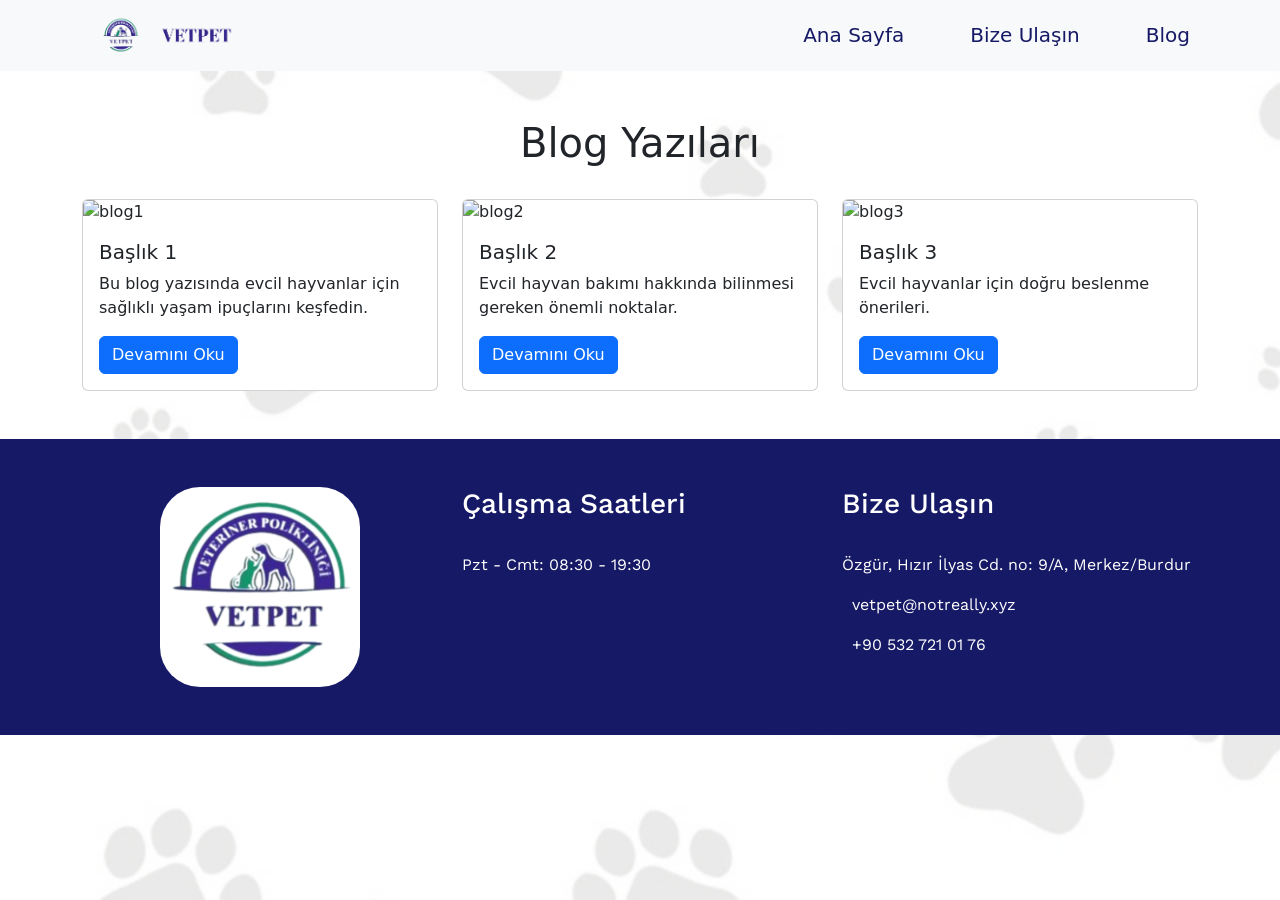
==== blog.html @ bc31d59b "Add files via upload" ====
<!doctype html>
<html lang="en">

<head>
   <meta charset="utf-8">
   <meta name="viewport" content="width=device-width, initial-scale=1">
   <link rel="icon" href="img/logo.png">
   <link rel="preconnect" href="https://fonts.googleapis.com">
   <link rel="preconnect" href="https://fonts.gstatic.com" crossorigin>
   <link href="https://fonts.googleapis.com/css2?family=Work+Sans:wght@400;500;600;700;800&display=swap" rel="stylesheet">
   <link href="https://cdn.jsdelivr.net/npm/bootstrap@5.2.3/dist/css/bootstrap.min.css" rel="stylesheet" integrity="sha384-rbsA2VBKQhggwzxH7pPCaAqO46MgnOM80zW1RWuH61DGLwZJEdK2Kadq2F9CUG65" crossorigin="anonymous">
   <link rel="stylesheet" href="style/style.css">
   <title>Blog - Vetpet Veteriner Polikliniği</title>
</head>

<body>
   <nav class="navbar navbar-expand-lg d-flex justify-content-center sticky-top bg-light">
      <div class="container">
         <a class="navbar-brand" href="index.html">
            <img src="img/logo2.png" width="200">
         </a>
         <button class="navbar-toggler" type="button" data-bs-toggle="collapse" data-bs-target="#navbarNav" aria-controls="navbarNav" aria-expanded="false" aria-label="Toggle navigation">
            <span class="navbar-toggler-icon"></span>
         </button>
         <div class="collapse navbar-collapse" id="navbarNav">
            <ul class="navbar-nav ps-3 fs-5 ms-auto">
               <li class="nav-item">
                  <a class="nav-link fontcolor" aria-current="page" href="index.html">Ana Sayfa</a>
               </li>
               <li class="nav-item">
                  <a class="nav-link fontcolor" href="contact.html">Bize Ulaşın</a>
               </li>
               <li class="nav-item">
                  <a class="nav-link fontcolor" href="blog.html">Blog</a>
               </li>
            </ul>
         </div>
      </div>
   </nav>

   <section class="p-5" id="blog">
      <div class="container">
         <h1 class="text-center pb-4">Blog Yazıları</h1>
         <div class="row">
            <div class="col-md-4">
               <div class="card">
                  <img src="img/blog1.jpg" class="card-img-top" alt="blog1">
                  <div class="card-body">
                     <h5 class="card-title">Başlık 1</h5>
                     <p class="card-text">Bu blog yazısında evcil hayvanlar için sağlıklı yaşam ipuçlarını keşfedin.</p>
                     <a href="#" class="btn btn-primary">Devamını Oku</a>
                  </div>
               </div>
            </div>
            <div class="col-md-4">
               <div class="card">
                  <img src="img/blog2.jpg" class="card-img-top" alt="blog2">
                  <div class="card-body">
                     <h5 class="card-title">Başlık 2</h5>
                     <p class="card-text">Evcil hayvan bakımı hakkında bilinmesi gereken önemli noktalar.</p>
                     <a href="#" class="btn btn-primary">Devamını Oku</a>
                  </div>
               </div>
            </div>
            <div class="col-md-4">
               <div class="card">
                  <img src="img/blog3.jpg" class="card-img-top" alt="blog3">
                  <div class="card-body">
                     <h5 class="card-title">Başlık 3</h5>
                     <p class="card-text">Evcil hayvanlar için doğru beslenme önerileri.</p>
                     <a href="#" class="btn btn-primary">Devamını Oku</a>
                  </div>
               </div>
            </div>
         </div>
      </div>
   </section>

   <footer class="h-100" id="footer">
      <div class="container">
         <div class="row d-flex justify-content-center py-5 footer-fontcolor fontstyle">
            <div class="col-md-4 d-flex align-items-center justify-content-center" id="logo-position">
               <img class="mx-5" src="img/logo1.png" alt="logo" id="logo">
            </div>
            <div class="col-md-4 pb-5">
               <h3>Çalışma Saatleri</h3><br>
               <p>Pzt - Cmt: 08:30 - 19:30</p>
            </div>
            <div class="col-md-4">
               <h3>Bize Ulaşın</h3><br>
               <p><i class="ph-map-pin-fill"></i> Özgür, Hızır İlyas Cd. no: 9/A, Merkez/Burdur</p>
               <p><i class="ph-envelope-fill"></i>&nbsp; vetpet@notreally.xyz</p>
               <p><i class="ph-phone-incoming-fill"></i>&nbsp; +90 532 721 01 76</p>
            </div>
         </div>
      </div>
   </footer>

   <script src="https://cdn.jsdelivr.net/npm/bootstrap@5.2.3/dist/js/bootstrap.bundle.min.js" integrity="sha384-kenU1KFdBIe4zVF0s0G1M5b4hcpxyD9F7jL+jjXkk+Q2h455rYXK/7HAuoJl+0I4" crossorigin="anonymous"></script>
</body>

</html>
---- style/style.css ----
/* Paw Care */
/* 2272029 - Josephine Alvina Luwia */
/* 2272041 - Rafael Cavin Emmanuel Tuasuun */
* {
   margin: 0;
   padding: 0;
   scroll-behavior: smooth;
   box-sizing: border-box;
}

body {
   background-image: url(../img/background.png);
   background-repeat: no-repeat;
   background-size: cover;
   background-attachment: fixed;
}

/*************************************/
/* General */
/*************************************/

.fontcolor {
   color: #161a66;
}

.fontstyle {
   font-family: 'Work Sans', sans-serif;
}

.hide {
   overflow: hidden;
}
/*************************************/
/* Navigation */
/*************************************/

nav ul li:not(:last-child) {
   margin-right: 50px;
}

/*************************************/
/* Home */
/*************************************/

#home {
   height: auto;
   min-height: calc(100vh - 70px);
   padding-top: 35px;
}

#dog {
   width: 100%;
   max-width: 300px;
   border-radius: 70px;
   height: auto;
}

/* Button */
#vet {
   background-color: #161a66;
   color: white;
   font-size: 20px;
   padding: 16px 12px;
   transition: all 0.5s;
}

#vet:hover {
   transform: translateY(-3px);
   box-shadow: 0 10px 20px rgba(0, 0, 0, 0.2);
   background-color: #ffffff44;
   color: #161a66;
}

#vet:active {
   transform: translateY(-3px);
   box-shadow: 0 5px 10px rgba(0, 0, 0, 0.2);
}

.title-home {
   font-size: 60px;
   font-weight: 500;
}

.subtitle-home {
   font-size: 20px;
}

/*************************************/
/* About Us */
/*************************************/

#about {
   background-color: #d9d9d9;
   margin: 0 0 100px 0;
}

#us {
   color: white;
}

#us-background {
   background-color: #161a66;
}

#us-text {
   font-size: 16px;
}

/*************************************/
/* Offer */
/*************************************/

#offer {
   font-weight: 700;
   font-size: 50px;
}

#cat {
   max-width: 300px;
}

#icon {
   width: 50px;
}

/*************************************/
/*  Articles  */
/*************************************/

#articles {
   background-color: #d9d9d9;
}

#learn {
   font-weight: 700;
}

#color {
   border: 2px solid #161a66;
}

#articles3-title {
   font-size: 18px;
   font-weight: 500;
}

.texttransform {
   text-transform: capitalize;
}

.articles-img {
   width: 18rem;
}

/*************************************/
/*  Footer  */
/*************************************/
#footer {
   background-color: #161a66;
}

#logo {
   width: 200px;
   background-color: white;
   border-radius: 20%;
   padding-bottom: 0px;
}

#logo-position {
   padding-bottom: 0px;
}

.footer-fontcolor {
   color: white;
}

/*************************************/
/*  Media Query  */
/*************************************/

/* 1440px (Laptop L) */
@media only screen and (min-width: 1366px) {
   /* home */
   .title-home {
      font-size: 70px;
   }

   .subtitle-home {
      font-size: 23px;
   }

   .home-position {
      position: relative;
      top: 50%;
      transform: translateY(50%);
   }

   #dog {
      max-width: 300px;
   }
}

/* 768px (Tablet) */
@media only screen and (max-width: 993px) {
   /* home */
   .title-home {
      font-size: 40px;
   }

   .subtitle-home {
      font-size: 15px;
   }

   #dog {
      max-width: 500px;
      border-radius: 30px;
   }

   #vet {
      font-size: 12px;
   }

   /* offer */
   #offer {
      font-weight: 700;
      font-size: 40px;
   }

   #cat {
      max-width: 200px;
   }

   #icon {
      width: 35px;
   }

   .offer-title {
      font-size: 1.5rem;
   }

   .offer-text {
      font-size: 13px;
   }

   /* articles */
   .articles-img {
      width: 15rem;
   }

   /* footer */
   #logo {
      max-width: 130px;
   }
}

/* 768px (Tablet) */
@media only screen and (max-width: 800px) {
   /* home */
   #dog {
      max-width: 300px;
      border-radius: 30px;
   }
   /* articles */
   .articles-img {
      width: 13rem;
   }

   #articles3-title {
      font-size: 16px;
   }

   #articles3-text {
      font-size: 14.5px;
   }
}

@media only screen and (max-width: 768px) {
   .title-home {
      font-size: 30px;
   }
   .subtitle-home {
      font-size: 12px;
   }
   #dog {
      max-width: 150px;
   }
   #vet {
      font-size: 12px;
      padding: 10px 0px;
   }
}

/* 425px 375px 320px (Mobile) */
@media only screen and (max-width: 426px) {
   /* home */
   .title-home {
      font-size: 35px;
   }

   .subtitle-home {
      font-size: 12px;
   }

   #dog {
      max-width: 170px;
   }

   #vet {
      font-size: 10px;
      padding: 10px 8px;
   }

   /* about us */
   #us-text {
      font-size: 12px;
   }

   /* offer */
   #offer {
      font-size: 30px;
   }

   /* footer */
   #logo {
      max-width: 100px;
   }

   #logo-position {
      padding-bottom: 50px;
   }
}
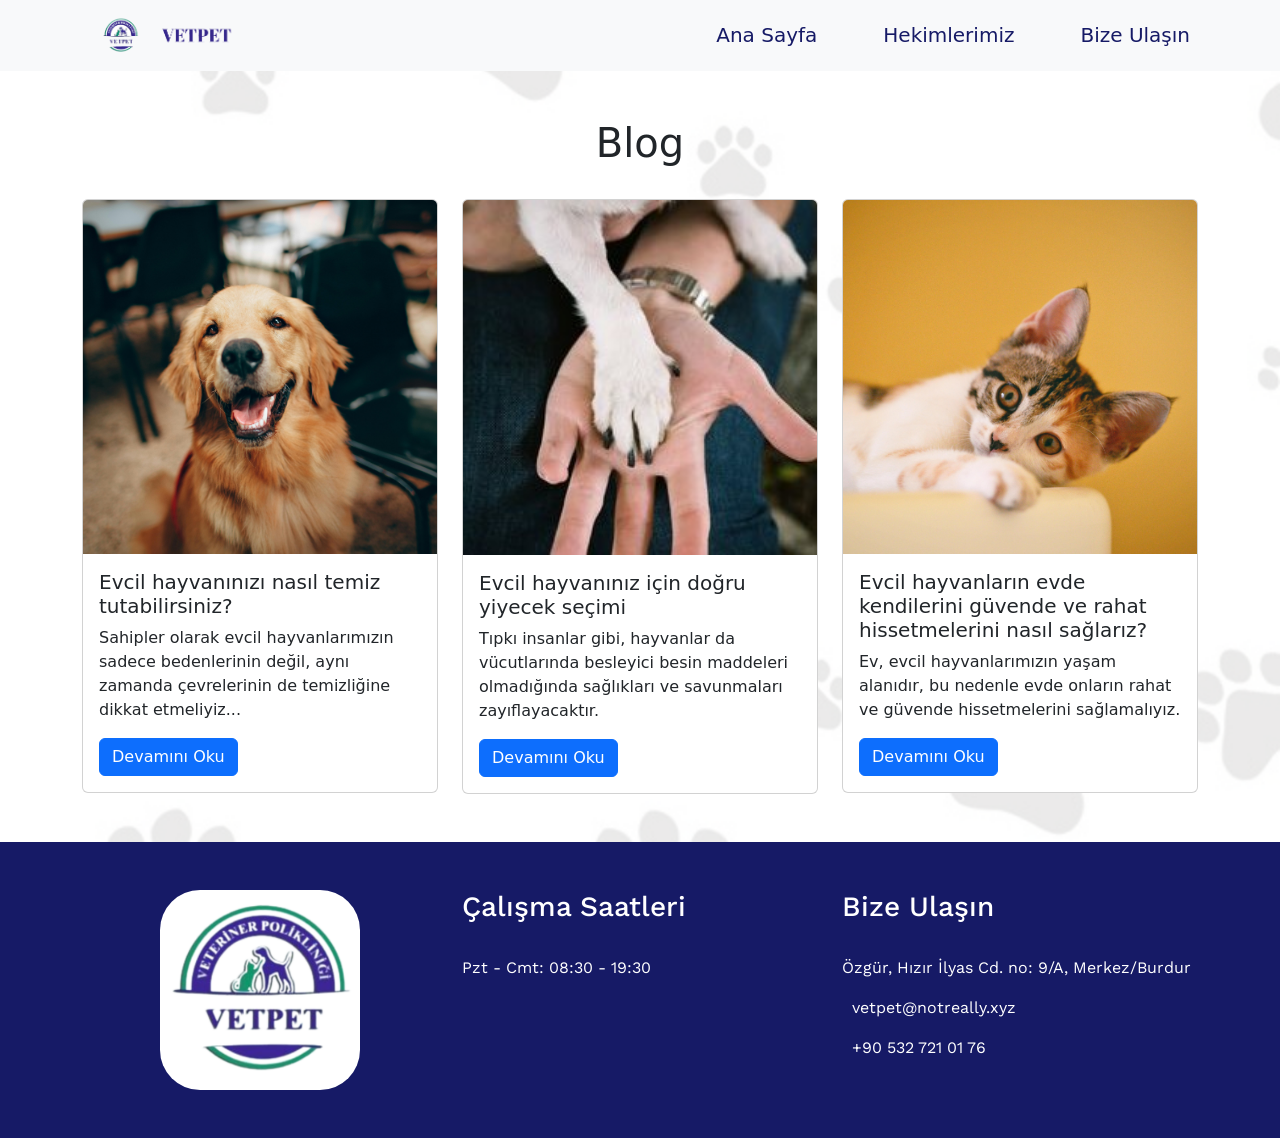
==== commit aa16c186: "Add files via upload" ====
--- a/blog.html
+++ b/blog.html
@@ -28,10 +28,10 @@
                   <a class="nav-link fontcolor" aria-current="page" href="index.html">Ana Sayfa</a>
                </li>
                <li class="nav-item">
-                  <a class="nav-link fontcolor" href="contact.html">Bize Ulaşın</a>
+                  <a class="nav-link fontcolor " href="doctors.html">Hekimlerimiz</a>
                </li>
                <li class="nav-item">
-                  <a class="nav-link fontcolor" href="blog.html">Blog</a>
+                  <a class="nav-link fontcolor" href="contact.html">Bize Ulaşın</a>
                </li>
             </ul>
          </div>
@@ -40,34 +40,34 @@
 
    <section class="p-5" id="blog">
       <div class="container">
-         <h1 class="text-center pb-4">Blog Yazıları</h1>
+         <h1 class="text-center pb-4">Blog</h1>
          <div class="row">
             <div class="col-md-4">
                <div class="card">
-                  <img src="img/blog1.jpg" class="card-img-top" alt="blog1">
+                  <img src="img/articles 1.jpg" class="card-img-top" alt="blog1">
                   <div class="card-body">
-                     <h5 class="card-title">Başlık 1</h5>
-                     <p class="card-text">Bu blog yazısında evcil hayvanlar için sağlıklı yaşam ipuçlarını keşfedin.</p>
+                     <h5 class="card-title">Evcil hayvanınızı nasıl temiz tutabilirsiniz?</h5>
+                     <p class="card-text">Sahipler olarak evcil hayvanlarımızın sadece bedenlerinin değil, aynı zamanda çevrelerinin de temizliğine dikkat etmeliyiz...</p>
                      <a href="#" class="btn btn-primary">Devamını Oku</a>
                   </div>
                </div>
             </div>
             <div class="col-md-4">
                <div class="card">
-                  <img src="img/blog2.jpg" class="card-img-top" alt="blog2">
+                  <img src="img/articles 2.jpg" class="card-img-top" alt="blog2">
                   <div class="card-body">
-                     <h5 class="card-title">Başlık 2</h5>
-                     <p class="card-text">Evcil hayvan bakımı hakkında bilinmesi gereken önemli noktalar.</p>
+                     <h5 class="card-title">Evcil hayvanınız için doğru yiyecek seçimi</h5>
+                     <p class="card-text">Tıpkı insanlar gibi, hayvanlar da vücutlarında besleyici besin maddeleri olmadığında sağlıkları ve savunmaları zayıflayacaktır.</p>
                      <a href="#" class="btn btn-primary">Devamını Oku</a>
                   </div>
                </div>
             </div>
             <div class="col-md-4">
                <div class="card">
-                  <img src="img/blog3.jpg" class="card-img-top" alt="blog3">
+                  <img src="img/articles 3.jpg" class="card-img-top" alt="blog3">
                   <div class="card-body">
-                     <h5 class="card-title">Başlık 3</h5>
-                     <p class="card-text">Evcil hayvanlar için doğru beslenme önerileri.</p>
+                     <h5 class="card-title">Evcil hayvanların evde kendilerini güvende ve rahat hissetmelerini nasıl sağlarız?</h5>
+                     <p class="card-text">Ev, evcil hayvanlarımızın yaşam alanıdır, bu nedenle evde onların rahat ve güvende hissetmelerini sağlamalıyız.</p>
                      <a href="#" class="btn btn-primary">Devamını Oku</a>
                   </div>
                </div>
